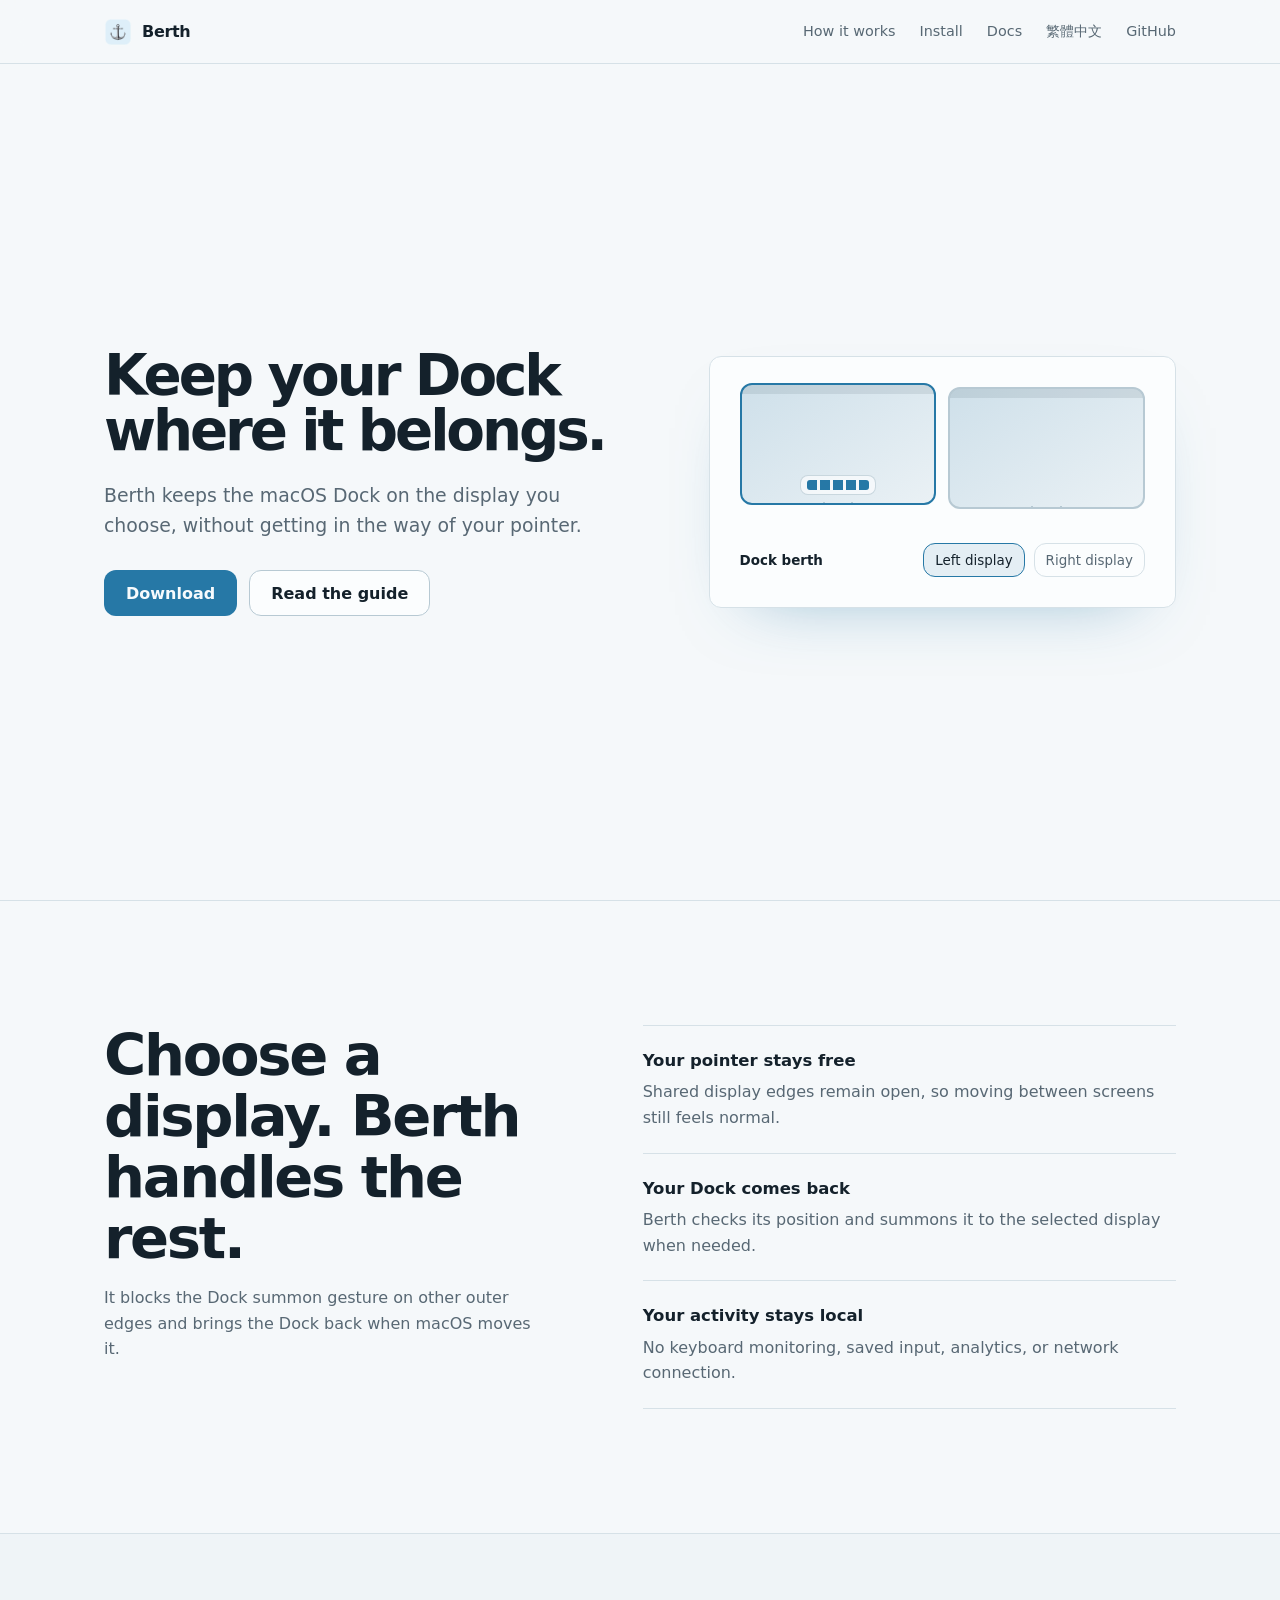
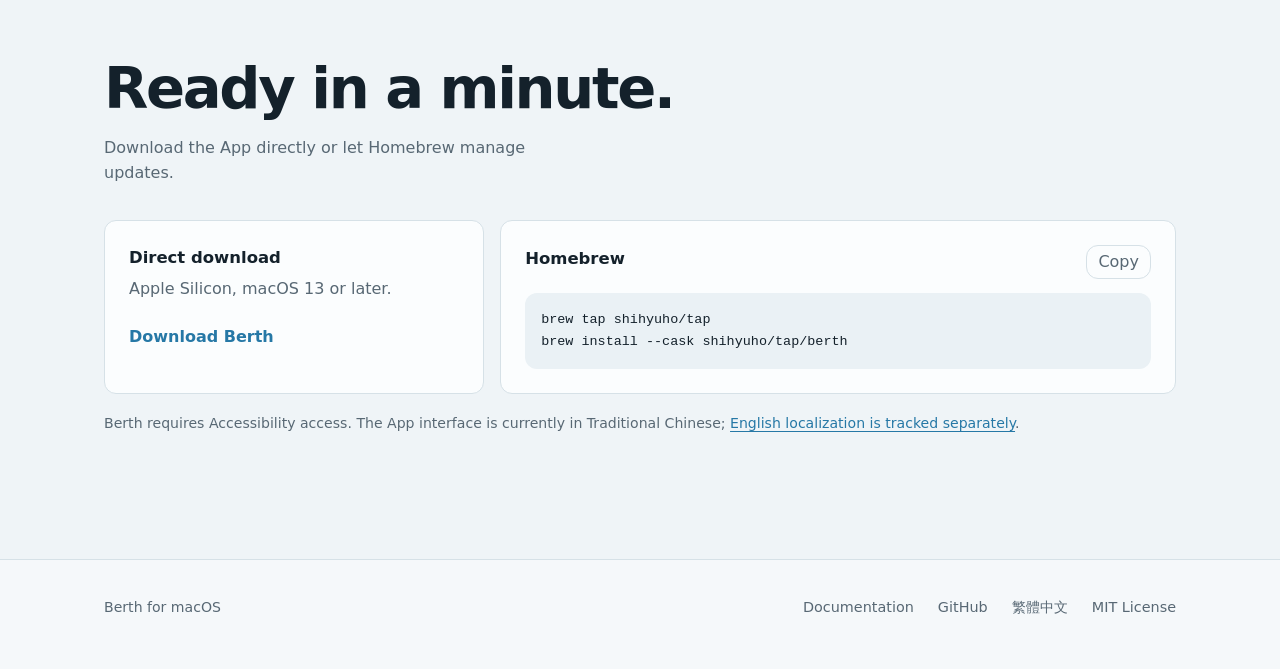
==== site/index.html @ fc45c347 "docs(site): add bilingual landing page and guides" ====
<!doctype html>
<html lang="en">
<head>
  <meta charset="utf-8" />
  <meta name="viewport" content="width=device-width, initial-scale=1" />
  <title>Berth - Keep your Dock where it belongs</title>
  <meta name="description" content="Berth keeps the macOS Dock on the display you choose." />
  <meta name="theme-color" content="#f5f8fa" media="(prefers-color-scheme: light)" />
  <meta name="theme-color" content="#0c1217" media="(prefers-color-scheme: dark)" />
  <link rel="canonical" href="https://shihyuho.github.io/berth/" />
  <link rel="alternate" hreflang="en" href="https://shihyuho.github.io/berth/" />
  <link rel="alternate" hreflang="zh-Hant" href="https://shihyuho.github.io/berth/zh-TW/" />
  <link rel="alternate" hreflang="x-default" href="https://shihyuho.github.io/berth/" />
  <meta property="og:title" content="Berth" />
  <meta property="og:description" content="Keep your macOS Dock on the display you choose." />
  <meta property="og:type" content="website" />
  <meta property="og:url" content="https://shihyuho.github.io/berth/" />
  <link rel="icon" href="assets/app-icon.png" type="image/png" />
  <link rel="stylesheet" href="styles.css" />
  <script>document.documentElement.classList.add("js");</script>
  <script src="app.js" defer></script>
</head>
<body>
  <header class="nav">
    <div class="wrap nav-inner">
      <a class="brand" href="#top" aria-label="Berth home"><img class="brand-icon" src="assets/app-icon.png" alt="" /><span>Berth</span></a>
      <nav class="nav-links" aria-label="Primary navigation">
        <a class="section-link" href="#how">How it works</a>
        <a class="section-link" href="#install">Install</a>
        <a href="https://github.com/shihyuho/berth/blob/main/docs/README.md">Docs</a>
        <a href="zh-TW/" lang="zh-Hant">繁體中文</a>
        <a href="https://github.com/shihyuho/berth">GitHub</a>
      </nav>
    </div>
  </header>

  <main id="top">
    <section class="hero">
      <div class="wrap hero-grid">
        <div class="hero-copy">
          <h1>Keep your Dock where it belongs.</h1>
          <p>Berth keeps the macOS Dock on the display you choose, without getting in the way of your pointer.</p>
          <div class="actions">
            <a class="button primary" href="https://github.com/shihyuho/berth/releases/latest/download/Berth-arm64.zip">Download</a>
            <a class="button secondary" href="https://github.com/shihyuho/berth/blob/main/docs/getting-started.md">Read the guide</a>
          </div>
        </div>

        <div class="berth-demo" data-demo aria-label="Choose the display where the Dock should stay">
          <div class="display-stage" aria-live="polite">
            <div class="display selected" data-display="left">
              <div class="display-bar"></div>
              <div class="dock" aria-hidden="true"></div>
            </div>
            <div class="display" data-display="right">
              <div class="display-bar"></div>
              <div class="dock" aria-hidden="true"></div>
            </div>
          </div>
          <div class="display-controls" aria-label="Dock berth">
            <span>Dock berth</span>
            <button type="button" data-select="left" aria-pressed="true">Left display</button>
            <button type="button" data-select="right" aria-pressed="false">Right display</button>
          </div>
        </div>
      </div>
    </section>

    <section class="section" id="how">
      <div class="wrap how-grid">
        <div class="section-copy">
          <h2>Choose a display. Berth handles the rest.</h2>
          <p>It blocks the Dock summon gesture on other outer edges and brings the Dock back when macOS moves it.</p>
        </div>
        <div class="principles">
          <article><h3>Your pointer stays free</h3><p>Shared display edges remain open, so moving between screens still feels normal.</p></article>
          <article><h3>Your Dock comes back</h3><p>Berth checks its position and summons it to the selected display when needed.</p></article>
          <article><h3>Your activity stays local</h3><p>No keyboard monitoring, saved input, analytics, or network connection.</p></article>
        </div>
      </div>
    </section>

    <section class="section install" id="install">
      <div class="wrap">
        <div class="install-head">
          <h2>Ready in a minute.</h2>
          <p>Download the App directly or let Homebrew manage updates.</p>
        </div>
        <div class="install-grid">
          <div class="download-block">
            <h3>Direct download</h3>
            <p>Apple Silicon, macOS 13 or later.</p>
            <a class="text-link" href="https://github.com/shihyuho/berth/releases/latest/download/Berth-arm64.zip">Download Berth</a>
          </div>
          <div class="command-block">
            <div class="command-head"><h3>Homebrew</h3><button class="copy" type="button" data-copy data-copied="Copied">Copy</button></div>
            <pre><code>brew tap shihyuho/tap
brew install --cask shihyuho/tap/berth</code></pre>
          </div>
        </div>
        <p class="install-note">Berth requires Accessibility access. The App interface is currently in Traditional Chinese; <a href="https://github.com/shihyuho/berth/issues/6">English localization is tracked separately</a>.</p>
      </div>
    </section>
  </main>

  <footer class="footer">
    <div class="wrap footer-inner">
      <span>Berth for macOS</span>
      <nav aria-label="Footer">
        <a href="https://github.com/shihyuho/berth/blob/main/docs/README.md">Documentation</a>
        <a href="https://github.com/shihyuho/berth">GitHub</a>
        <a href="zh-TW/" lang="zh-Hant">繁體中文</a>
        <a href="https://github.com/shihyuho/berth/blob/main/LICENSE">MIT License</a>
      </nav>
    </div>
  </footer>
</body>
</html>
---- site/styles.css ----
/* Berth landing page. One sea-blue accent, one 12px radius system, and a
   page-level light/dark theme. Motion only communicates entry and selection. */
:root {
  color-scheme: light dark;
  --font: ui-sans-serif, system-ui, -apple-system, BlinkMacSystemFont, "SF Pro Text", "Segoe UI", "Noto Sans TC", "PingFang TC", sans-serif;
  --mono: ui-monospace, "SF Mono", Menlo, Consolas, monospace;
  --bg: #f5f8fa;
  --surface: #fbfdfe;
  --surface-2: #eaf1f5;
  --text: #14212b;
  --soft: #586874;
  --faint: #7b8b96;
  --border: #d6e1e7;
  --border-strong: #b7c9d3;
  --accent: #2678a6;
  --accent-hover: #1e658e;
  --accent-ink: #f7fbfd;
  --radius: 12px;
  --max: 1120px;
  --ease: cubic-bezier(0.16, 1, 0.3, 1);
}

@media (prefers-color-scheme: dark) {
  :root {
    --bg: #0c1217;
    --surface: #121b22;
    --surface-2: #18252e;
    --text: #edf5f8;
    --soft: #a8bac4;
    --faint: #7f949f;
    --border: #24343e;
    --border-strong: #38505e;
    --accent: #68b8df;
    --accent-hover: #83cae9;
    --accent-ink: #0b1820;
  }
}

*, *::before, *::after { box-sizing: border-box; }

html { scroll-behavior: smooth; }

body {
  margin: 0;
  background: var(--bg);
  color: var(--text);
  font-family: var(--font);
  line-height: 1.6;
  -webkit-font-smoothing: antialiased;
  text-rendering: optimizeLegibility;
}

a { color: inherit; text-decoration: none; }
button { font: inherit; }

:focus-visible {
  outline: 3px solid color-mix(in srgb, var(--accent) 60%, transparent);
  outline-offset: 3px;
}

.wrap {
  width: 100%;
  max-width: var(--max);
  margin: 0 auto;
  padding-inline: 24px;
}

.nav {
  position: sticky;
  top: 0;
  z-index: 10;
  height: 64px;
  display: flex;
  align-items: center;
  border-bottom: 1px solid var(--border);
  background: color-mix(in srgb, var(--bg) 86%, transparent);
  backdrop-filter: blur(14px) saturate(150%);
  -webkit-backdrop-filter: blur(14px) saturate(150%);
}

.nav-inner,
.footer-inner {
  display: flex;
  align-items: center;
  justify-content: space-between;
  gap: 24px;
}

.brand {
  display: inline-flex;
  align-items: center;
  gap: 10px;
  font-weight: 720;
  letter-spacing: -0.02em;
}

.brand-icon {
  width: 28px;
  height: 28px;
  border-radius: 8px;
}

.nav-links,
.footer nav {
  display: flex;
  align-items: center;
  gap: 24px;
  color: var(--soft);
  font-size: 0.9rem;
}

.nav-links a,
.footer a,
.install-note a {
  transition: color 180ms var(--ease);
}

.nav-links a:hover,
.footer a:hover,
.install-note a:hover { color: var(--accent); }

.hero {
  min-height: calc(100dvh - 64px);
  display: flex;
  align-items: center;
  padding-block: clamp(56px, 8vw, 92px);
}

.hero-grid {
  display: grid;
  grid-template-columns: minmax(0, 1.05fr) minmax(440px, 0.95fr);
  gap: clamp(48px, 7vw, 88px);
  align-items: center;
}

.hero-copy { max-width: 580px; }

.hero h1 {
  margin: 0 0 22px;
  max-width: 18ch;
  font-size: clamp(3rem, 4.4vw, 3.8rem);
  font-weight: 760;
  letter-spacing: -0.055em;
  line-height: 0.98;
}

.hero-copy > p {
  max-width: 40ch;
  margin: 0 0 30px;
  color: var(--soft);
  font-size: clamp(1.02rem, 1.5vw, 1.18rem);
}

.actions { display: flex; flex-wrap: wrap; gap: 12px; }

.button {
  min-height: 46px;
  display: inline-flex;
  align-items: center;
  justify-content: center;
  padding: 0 21px;
  border: 1px solid transparent;
  border-radius: var(--radius);
  font-weight: 680;
  white-space: nowrap;
  transition: transform 120ms var(--ease), background 180ms var(--ease), border-color 180ms var(--ease);
}

.button:active { transform: translateY(1px); }
.button.primary { background: var(--accent); color: var(--accent-ink); }
.button.primary:hover { background: var(--accent-hover); }
.button.secondary { background: var(--surface); border-color: var(--border-strong); }
.button.secondary:hover { border-color: var(--accent); }

.berth-demo {
  padding: clamp(20px, 3vw, 30px);
  border: 1px solid var(--border);
  border-radius: var(--radius);
  background: var(--surface);
  box-shadow: 0 28px 70px -44px color-mix(in srgb, var(--accent) 55%, transparent);
}

.display-stage {
  display: grid;
  grid-template-columns: repeat(2, minmax(0, 1fr));
  gap: 12px;
  align-items: end;
}

.display {
  position: relative;
  aspect-ratio: 16 / 10;
  overflow: hidden;
  border: 2px solid var(--border-strong);
  border-radius: var(--radius);
  background:
    linear-gradient(145deg, color-mix(in srgb, var(--accent) 14%, var(--surface-2)), var(--surface-2));
  transition: border-color 240ms var(--ease), transform 240ms var(--ease);
}

.display::after {
  content: "";
  position: absolute;
  left: 42%;
  bottom: -17px;
  width: 16%;
  height: 18px;
  border: 2px solid var(--border-strong);
  border-top: 0;
}

.display.selected {
  border-color: var(--accent);
  transform: translateY(-4px);
}

.display-bar {
  height: 9px;
  background: color-mix(in srgb, var(--text) 9%, transparent);
}

.dock {
  position: absolute;
  left: 50%;
  bottom: 8px;
  display: flex;
  gap: 4px;
  padding: 4px 6px;
  border: 1px solid color-mix(in srgb, var(--border-strong) 70%, transparent);
  border-radius: 8px;
  background: color-mix(in srgb, var(--surface) 72%, transparent);
  opacity: 0;
  transform: translate(-50%, 10px) scale(0.92);
  transition: opacity 260ms var(--ease), transform 260ms var(--ease);
}

.selected .dock { opacity: 1; transform: translate(-50%, 0) scale(1); }
.dock::before {
  content: "";
  width: 62px;
  height: 10px;
  border-radius: 3px;
  background: repeating-linear-gradient(90deg, var(--accent) 0 10px, transparent 10px 13px);
}

.display-controls {
  display: flex;
  align-items: center;
  gap: 9px;
  margin-top: 34px;
  color: var(--soft);
  font-size: 0.84rem;
}

.display-controls span { margin-right: auto; font-weight: 680; color: var(--text); }

.display-controls button,
.copy {
  min-height: 34px;
  padding: 0 11px;
  border: 1px solid var(--border);
  border-radius: var(--radius);
  background: transparent;
  color: var(--soft);
  cursor: pointer;
  transition: color 180ms var(--ease), border-color 180ms var(--ease), background 180ms var(--ease);
}

.display-controls button[aria-pressed="true"] {
  border-color: var(--accent);
  background: color-mix(in srgb, var(--accent) 11%, transparent);
  color: var(--text);
}

.section { padding-block: clamp(76px, 10vw, 124px); border-top: 1px solid var(--border); }
.how-grid { display: grid; grid-template-columns: minmax(0, 0.9fr) minmax(420px, 1.1fr); gap: clamp(52px, 8vw, 108px); }

.section h2 {
  margin: 0 0 16px;
  max-width: 15ch;
  font-size: clamp(2rem, 4.5vw, 3.8rem);
  line-height: 1.06;
  letter-spacing: -0.04em;
}

.section-copy > p,
.install-head > p { max-width: 48ch; margin: 0; color: var(--soft); }

.principles { border-top: 1px solid var(--border); }
.principles article { padding: 22px 0; border-bottom: 1px solid var(--border); }
.principles h3, .install h3 { margin: 0 0 5px; font-size: 1.03rem; }
.principles p, .install p { margin: 0; color: var(--soft); }

.install { background: color-mix(in srgb, var(--surface-2) 55%, var(--bg)); }
.install-head { margin-bottom: 34px; }
.install-grid { display: grid; grid-template-columns: 0.72fr 1.28fr; gap: 16px; }

.download-block,
.command-block {
  padding: 24px;
  border: 1px solid var(--border);
  border-radius: var(--radius);
  background: var(--surface);
}

.text-link {
  display: inline-block;
  margin-top: 22px;
  color: var(--accent);
  font-weight: 720;
}

.text-link:hover { color: var(--accent-hover); }
.command-head { display: flex; align-items: center; justify-content: space-between; gap: 12px; margin-bottom: 14px; }
.copy:hover { color: var(--text); border-color: var(--accent); }

pre {
  margin: 0;
  overflow-x: auto;
  padding: 16px;
  border-radius: var(--radius);
  background: var(--surface-2);
  color: var(--text);
  font: 0.84rem/1.65 var(--mono);
}

.install-note { margin-top: 18px !important; font-size: 0.88rem; }
.install-note a { color: var(--accent); text-decoration: underline; text-underline-offset: 3px; }

.footer { padding-block: 36px 50px; border-top: 1px solid var(--border); color: var(--soft); font-size: 0.88rem; }

@media (prefers-reduced-motion: no-preference) {
  .js .hero-copy { animation: rise 640ms var(--ease) both; }
  .js .berth-demo { animation: rise 640ms 90ms var(--ease) both; }
  @keyframes rise { from { opacity: 0; transform: translateY(16px); } }
}

@media (prefers-reduced-motion: reduce) {
  html { scroll-behavior: auto; }
  *, *::before, *::after { scroll-behavior: auto !important; transition-duration: 0.01ms !important; animation-duration: 0.01ms !important; }
}

@media (max-width: 900px) {
  .hero { min-height: auto; }
  .hero-grid, .how-grid { grid-template-columns: 1fr; }
  .hero-grid { gap: 48px; }
  .hero h1 { max-width: 13ch; }
  .berth-demo { max-width: 680px; }
}

@media (max-width: 700px) {
  .wrap { padding-inline: 18px; }
  .section-link { display: none; }
  .nav-links { gap: 15px; font-size: 0.84rem; }
  .hero { padding-block: 52px 70px; }
  .hero h1 { font-size: clamp(2.65rem, 13vw, 4.4rem); }
  .display-stage { gap: 8px; }
  .display-controls { align-items: stretch; flex-wrap: wrap; }
  .display-controls span { width: 100%; }
  .display-controls button { flex: 1; }
  .install-grid { grid-template-columns: 1fr; }
  .footer-inner { align-items: flex-start; flex-direction: column; }
  .footer nav { flex-wrap: wrap; gap: 14px 20px; }
}

@media (max-width: 430px) {
  .nav-links a:nth-last-child(1) { display: none; }
  .brand { gap: 7px; }
  .brand-icon { width: 25px; height: 25px; }
  .hero-copy > p { max-width: 32ch; }
  .actions { align-items: stretch; flex-direction: column; }
  .button { width: 100%; }
  .berth-demo { padding: 15px; }
  .dock { bottom: 5px; padding: 3px 4px; }
  .dock::before { width: 38px; height: 6px; background-size: 8px 6px; }
}
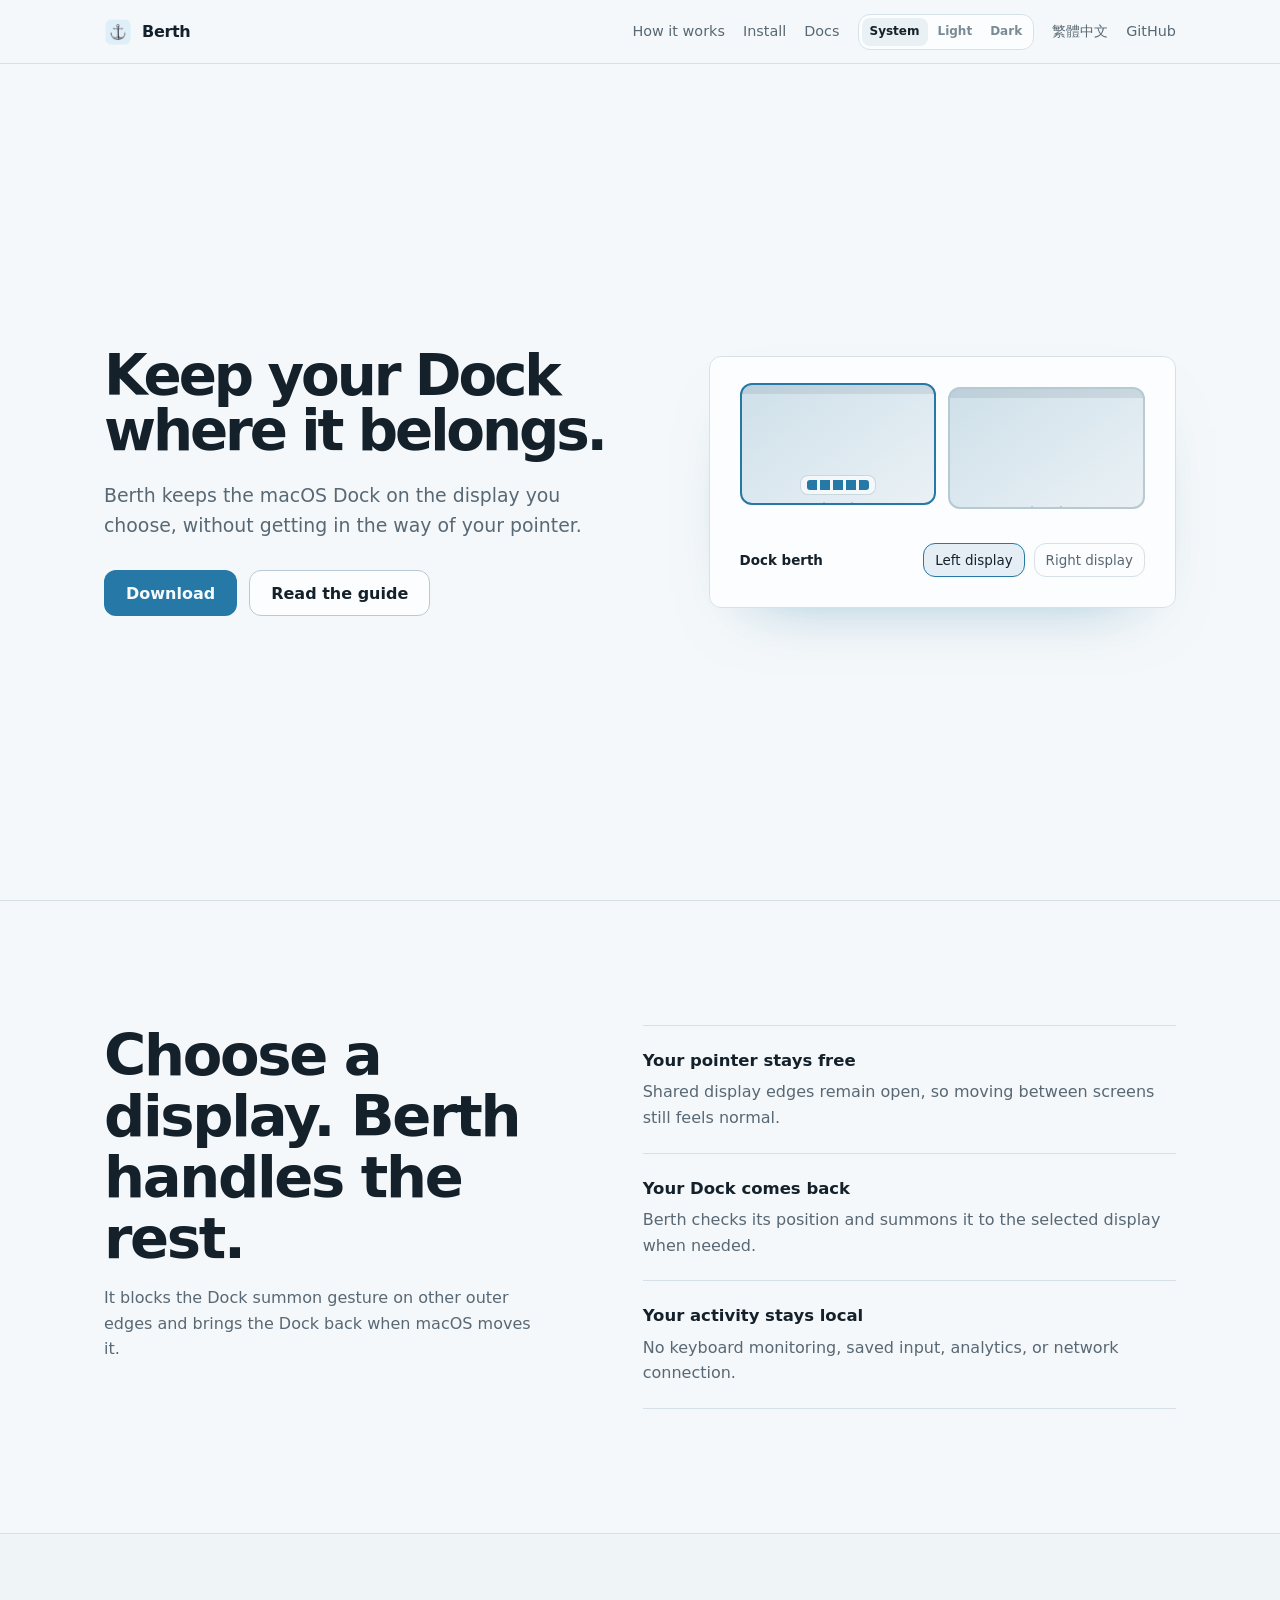
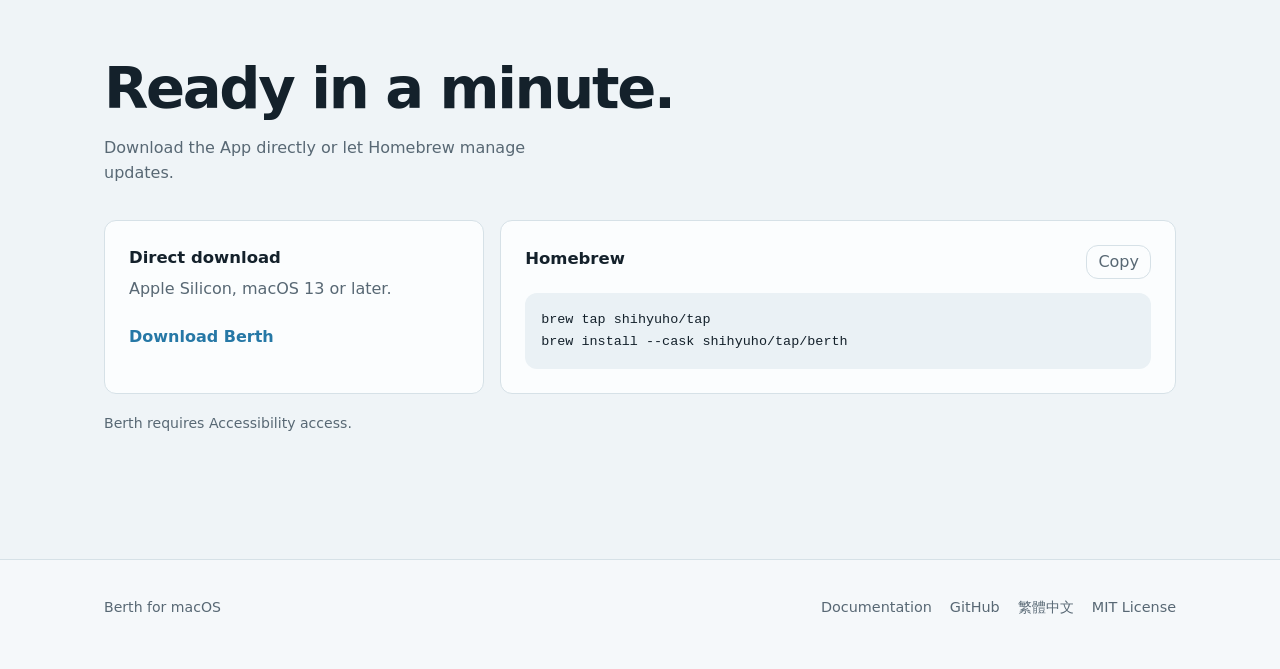
==== commit 0cd005f8: "docs(site): add theme display switcher" ====
--- a/site/index.html
+++ b/site/index.html
@@ -5,8 +5,7 @@
   <meta name="viewport" content="width=device-width, initial-scale=1" />
   <title>Berth - Keep your Dock where it belongs</title>
   <meta name="description" content="Berth keeps the macOS Dock on the display you choose." />
-  <meta name="theme-color" content="#f5f8fa" media="(prefers-color-scheme: light)" />
-  <meta name="theme-color" content="#0c1217" media="(prefers-color-scheme: dark)" />
+  <meta name="theme-color" content="#f5f8fa" />
   <link rel="canonical" href="https://shihyuho.github.io/berth/" />
   <link rel="alternate" hreflang="en" href="https://shihyuho.github.io/berth/" />
   <link rel="alternate" hreflang="zh-Hant" href="https://shihyuho.github.io/berth/zh-TW/" />
@@ -16,8 +15,20 @@
   <meta property="og:type" content="website" />
   <meta property="og:url" content="https://shihyuho.github.io/berth/" />
   <link rel="icon" href="assets/app-icon.png" type="image/png" />
+  <script>
+    document.documentElement.classList.add("js");
+    try {
+      var savedTheme = localStorage.getItem("berth-theme");
+      if (savedTheme === "light" || savedTheme === "dark") {
+        document.documentElement.setAttribute("data-theme", savedTheme);
+      }
+      var resolvedTheme = savedTheme === "light" || savedTheme === "dark"
+        ? savedTheme
+        : matchMedia("(prefers-color-scheme: dark)").matches ? "dark" : "light";
+      document.querySelector('meta[name="theme-color"]').setAttribute("content", resolvedTheme === "dark" ? "#0c1217" : "#f5f8fa");
+    } catch (error) {}
+  </script>
   <link rel="stylesheet" href="styles.css" />
-  <script>document.documentElement.classList.add("js");</script>
   <script src="app.js" defer></script>
 </head>
 <body>
@@ -27,9 +38,14 @@
       <nav class="nav-links" aria-label="Primary navigation">
         <a class="section-link" href="#how">How it works</a>
         <a class="section-link" href="#install">Install</a>
-        <a href="https://github.com/shihyuho/berth/blob/main/docs/README.md">Docs</a>
+        <a class="nav-secondary" href="https://github.com/shihyuho/berth/blob/main/docs/README.md">Docs</a>
+        <div class="theme-switcher" role="group" aria-label="Color theme">
+          <button type="button" data-theme-option="system" aria-pressed="true">System</button>
+          <button type="button" data-theme-option="light" aria-pressed="false">Light</button>
+          <button type="button" data-theme-option="dark" aria-pressed="false">Dark</button>
+        </div>
         <a href="zh-TW/" lang="zh-Hant">繁體中文</a>
-        <a href="https://github.com/shihyuho/berth">GitHub</a>
+        <a class="nav-github" href="https://github.com/shihyuho/berth">GitHub</a>
       </nav>
     </div>
   </header>
@@ -98,7 +114,7 @@
 brew install --cask shihyuho/tap/berth</code></pre>
           </div>
         </div>
-        <p class="install-note">Berth requires Accessibility access. The App interface is currently in Traditional Chinese; <a href="https://github.com/shihyuho/berth/issues/6">English localization is tracked separately</a>.</p>
+        <p class="install-note">Berth requires Accessibility access.</p>
       </div>
     </section>
   </main>
--- a/site/styles.css
+++ b/site/styles.css
@@ -36,6 +36,36 @@
   }
 }
 
+:root[data-theme="light"] {
+  color-scheme: light;
+  --bg: #f5f8fa;
+  --surface: #fbfdfe;
+  --surface-2: #eaf1f5;
+  --text: #14212b;
+  --soft: #586874;
+  --faint: #7b8b96;
+  --border: #d6e1e7;
+  --border-strong: #b7c9d3;
+  --accent: #2678a6;
+  --accent-hover: #1e658e;
+  --accent-ink: #f7fbfd;
+}
+
+:root[data-theme="dark"] {
+  color-scheme: dark;
+  --bg: #0c1217;
+  --surface: #121b22;
+  --surface-2: #18252e;
+  --text: #edf5f8;
+  --soft: #a8bac4;
+  --faint: #7f949f;
+  --border: #24343e;
+  --border-strong: #38505e;
+  --accent: #68b8df;
+  --accent-hover: #83cae9;
+  --accent-ink: #0b1820;
+}
+
 *, *::before, *::after { box-sizing: border-box; }
 
 html { scroll-behavior: smooth; }
@@ -104,7 +134,7 @@
 .footer nav {
   display: flex;
   align-items: center;
-  gap: 24px;
+  gap: 18px;
   color: var(--soft);
   font-size: 0.9rem;
 }
@@ -118,6 +148,33 @@
 .nav-links a:hover,
 .footer a:hover,
 .install-note a:hover { color: var(--accent); }
+
+.theme-switcher {
+  display: inline-flex;
+  align-items: center;
+  gap: 2px;
+  padding: 3px;
+  border: 1px solid var(--border);
+  border-radius: var(--radius);
+  background: var(--surface);
+}
+
+.theme-switcher button {
+  min-height: 28px;
+  padding: 0 8px;
+  border: 0;
+  border-radius: 8px;
+  background: transparent;
+  color: var(--faint);
+  cursor: pointer;
+  font-size: 0.75rem;
+  font-weight: 650;
+  transition: color 180ms var(--ease), background 180ms var(--ease), transform 100ms var(--ease);
+}
+
+.theme-switcher button:hover { color: var(--text); }
+.theme-switcher button:active { transform: translateY(1px); }
+.theme-switcher button[aria-pressed="true"] { background: var(--surface-2); color: var(--text); }
 
 .hero {
   min-height: calc(100dvh - 64px);
@@ -350,8 +407,8 @@
 
 @media (max-width: 700px) {
   .wrap { padding-inline: 18px; }
-  .section-link { display: none; }
-  .nav-links { gap: 15px; font-size: 0.84rem; }
+  .section-link, .nav-secondary, .nav-github { display: none; }
+  .nav-links { gap: 12px; font-size: 0.84rem; }
   .hero { padding-block: 52px 70px; }
   .hero h1 { font-size: clamp(2.65rem, 13vw, 4.4rem); }
   .display-stage { gap: 8px; }
@@ -364,9 +421,9 @@
 }
 
 @media (max-width: 430px) {
-  .nav-links a:nth-last-child(1) { display: none; }
   .brand { gap: 7px; }
   .brand-icon { width: 25px; height: 25px; }
+  .theme-switcher button { padding-inline: 6px; font-size: 0.7rem; }
   .hero-copy > p { max-width: 32ch; }
   .actions { align-items: stretch; flex-direction: column; }
   .button { width: 100%; }
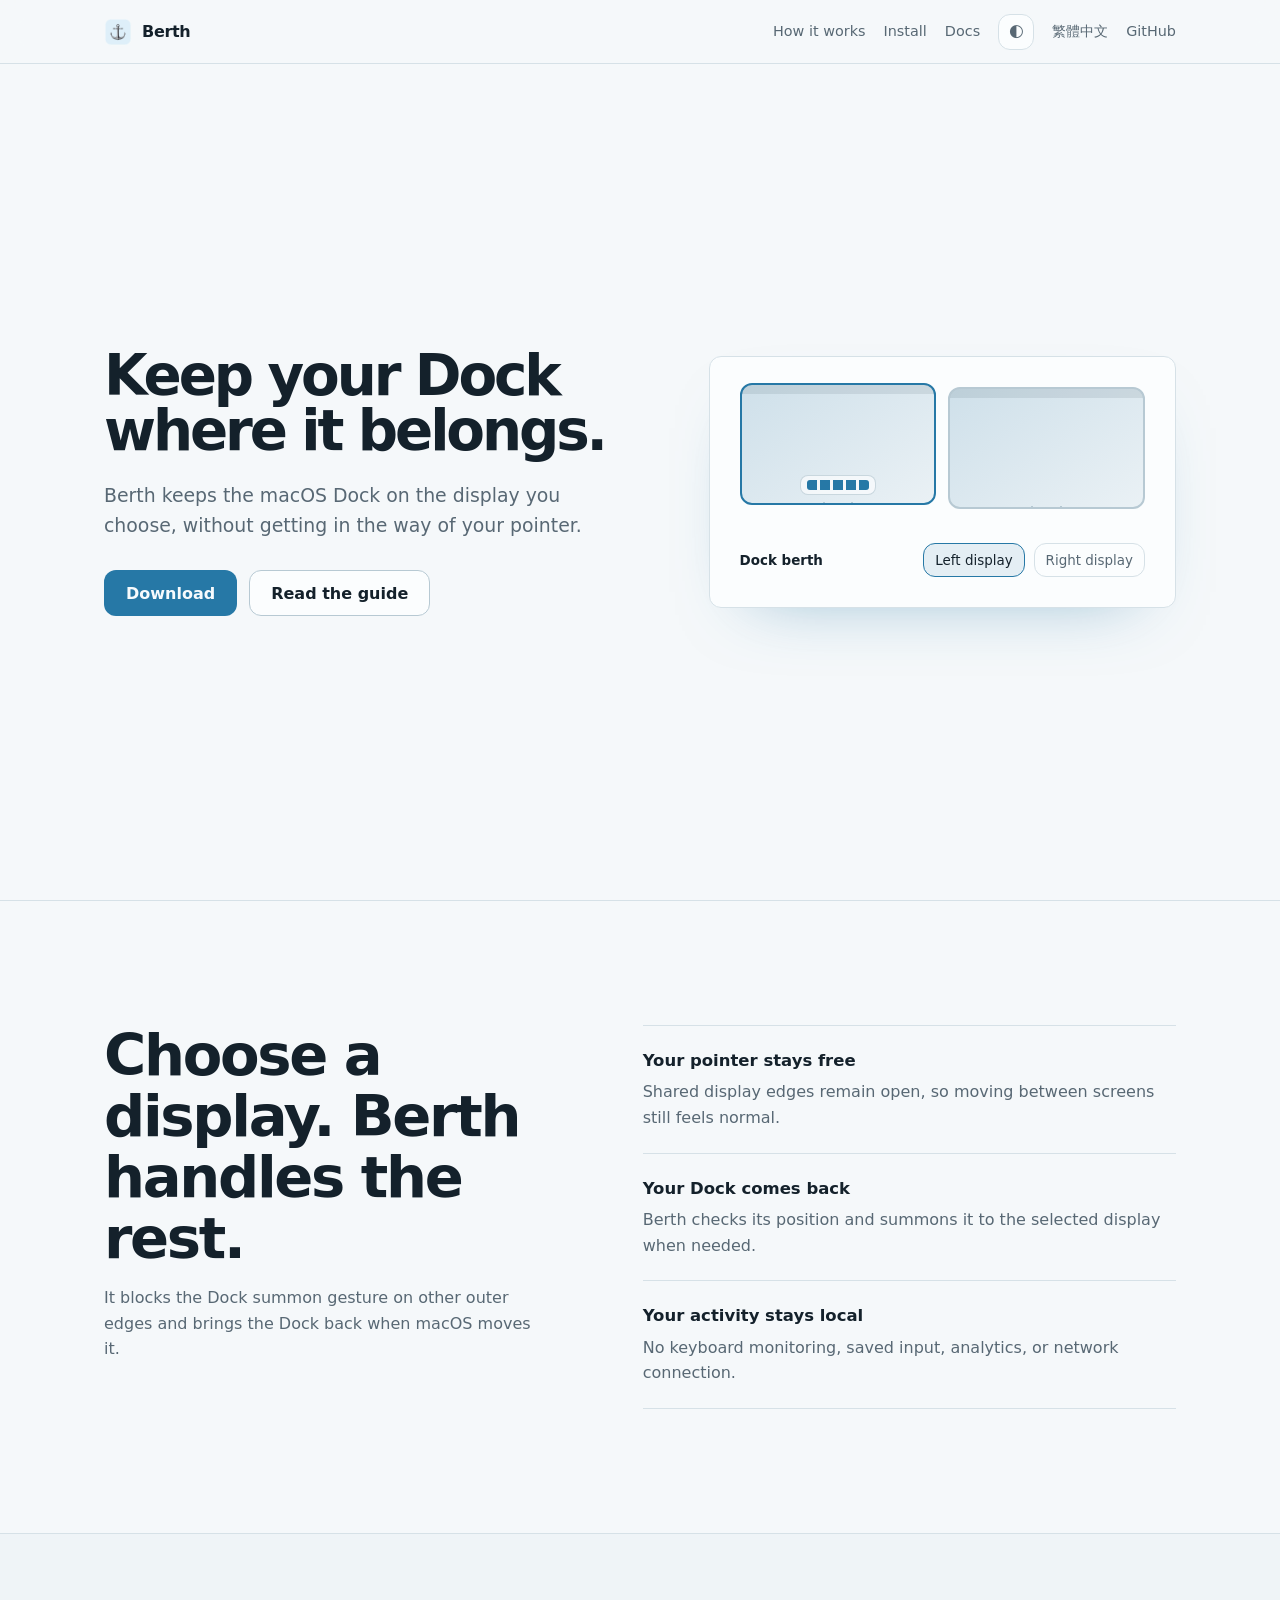
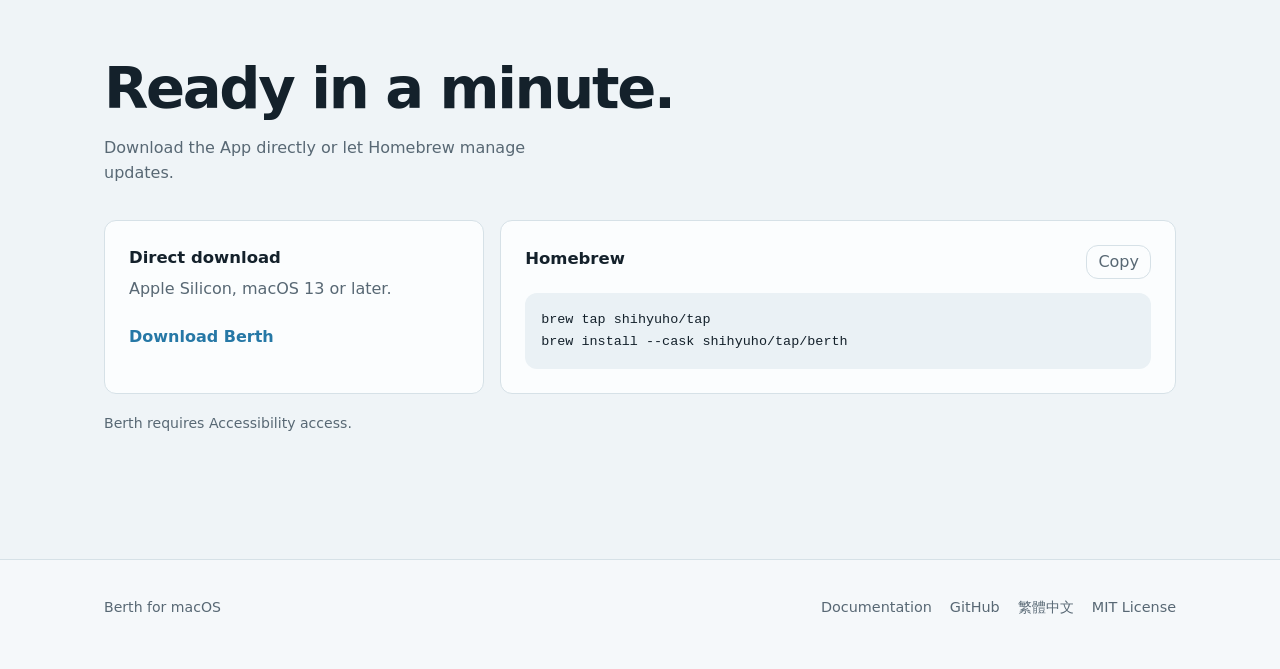
==== commit 27e11d83: "docs(site): simplify theme control for tablets" ====
--- a/site/index.html
+++ b/site/index.html
@@ -39,11 +39,7 @@
         <a class="section-link" href="#how">How it works</a>
         <a class="section-link" href="#install">Install</a>
         <a class="nav-secondary" href="https://github.com/shihyuho/berth/blob/main/docs/README.md">Docs</a>
-        <div class="theme-switcher" role="group" aria-label="Color theme">
-          <button type="button" data-theme-option="system" aria-pressed="true">System</button>
-          <button type="button" data-theme-option="light" aria-pressed="false">Light</button>
-          <button type="button" data-theme-option="dark" aria-pressed="false">Dark</button>
-        </div>
+        <button class="theme-toggle" type="button" data-theme-toggle data-label-system="System" data-label-light="Light" data-label-dark="Dark" data-label-prefix="Theme" data-label-next="Next" aria-label="Theme: System. Next: Light.">◐</button>
         <a href="zh-TW/" lang="zh-Hant">繁體中文</a>
         <a class="nav-github" href="https://github.com/shihyuho/berth">GitHub</a>
       </nav>
--- a/site/styles.css
+++ b/site/styles.css
@@ -149,32 +149,25 @@
 .footer a:hover,
 .install-note a:hover { color: var(--accent); }
 
-.theme-switcher {
-  display: inline-flex;
-  align-items: center;
-  gap: 2px;
-  padding: 3px;
+.theme-toggle {
+  width: 36px;
+  height: 36px;
+  display: inline-grid;
+  place-items: center;
+  padding: 0;
   border: 1px solid var(--border);
   border-radius: var(--radius);
   background: var(--surface);
-}
-
-.theme-switcher button {
-  min-height: 28px;
-  padding: 0 8px;
-  border: 0;
-  border-radius: 8px;
-  background: transparent;
-  color: var(--faint);
+  color: var(--soft);
   cursor: pointer;
-  font-size: 0.75rem;
-  font-weight: 650;
-  transition: color 180ms var(--ease), background 180ms var(--ease), transform 100ms var(--ease);
-}
-
-.theme-switcher button:hover { color: var(--text); }
-.theme-switcher button:active { transform: translateY(1px); }
-.theme-switcher button[aria-pressed="true"] { background: var(--surface-2); color: var(--text); }
+  font-family: Arial, sans-serif;
+  font-size: 1.05rem;
+  line-height: 1;
+  transition: color 180ms var(--ease), border-color 180ms var(--ease), background 180ms var(--ease), transform 100ms var(--ease);
+}
+
+.theme-toggle:hover { color: var(--text); border-color: var(--border-strong); }
+.theme-toggle:active { transform: translateY(1px); }
 
 .hero {
   min-height: calc(100dvh - 64px);
@@ -403,11 +396,12 @@
   .hero-grid { gap: 48px; }
   .hero h1 { max-width: 13ch; }
   .berth-demo { max-width: 680px; }
+  .section-link, .nav-secondary, .nav-github { display: none; }
+  .nav-links { gap: 12px; }
 }
 
 @media (max-width: 700px) {
   .wrap { padding-inline: 18px; }
-  .section-link, .nav-secondary, .nav-github { display: none; }
   .nav-links { gap: 12px; font-size: 0.84rem; }
   .hero { padding-block: 52px 70px; }
   .hero h1 { font-size: clamp(2.65rem, 13vw, 4.4rem); }
@@ -423,7 +417,7 @@
 @media (max-width: 430px) {
   .brand { gap: 7px; }
   .brand-icon { width: 25px; height: 25px; }
-  .theme-switcher button { padding-inline: 6px; font-size: 0.7rem; }
+  .theme-toggle { width: 34px; height: 34px; }
   .hero-copy > p { max-width: 32ch; }
   .actions { align-items: stretch; flex-direction: column; }
   .button { width: 100%; }
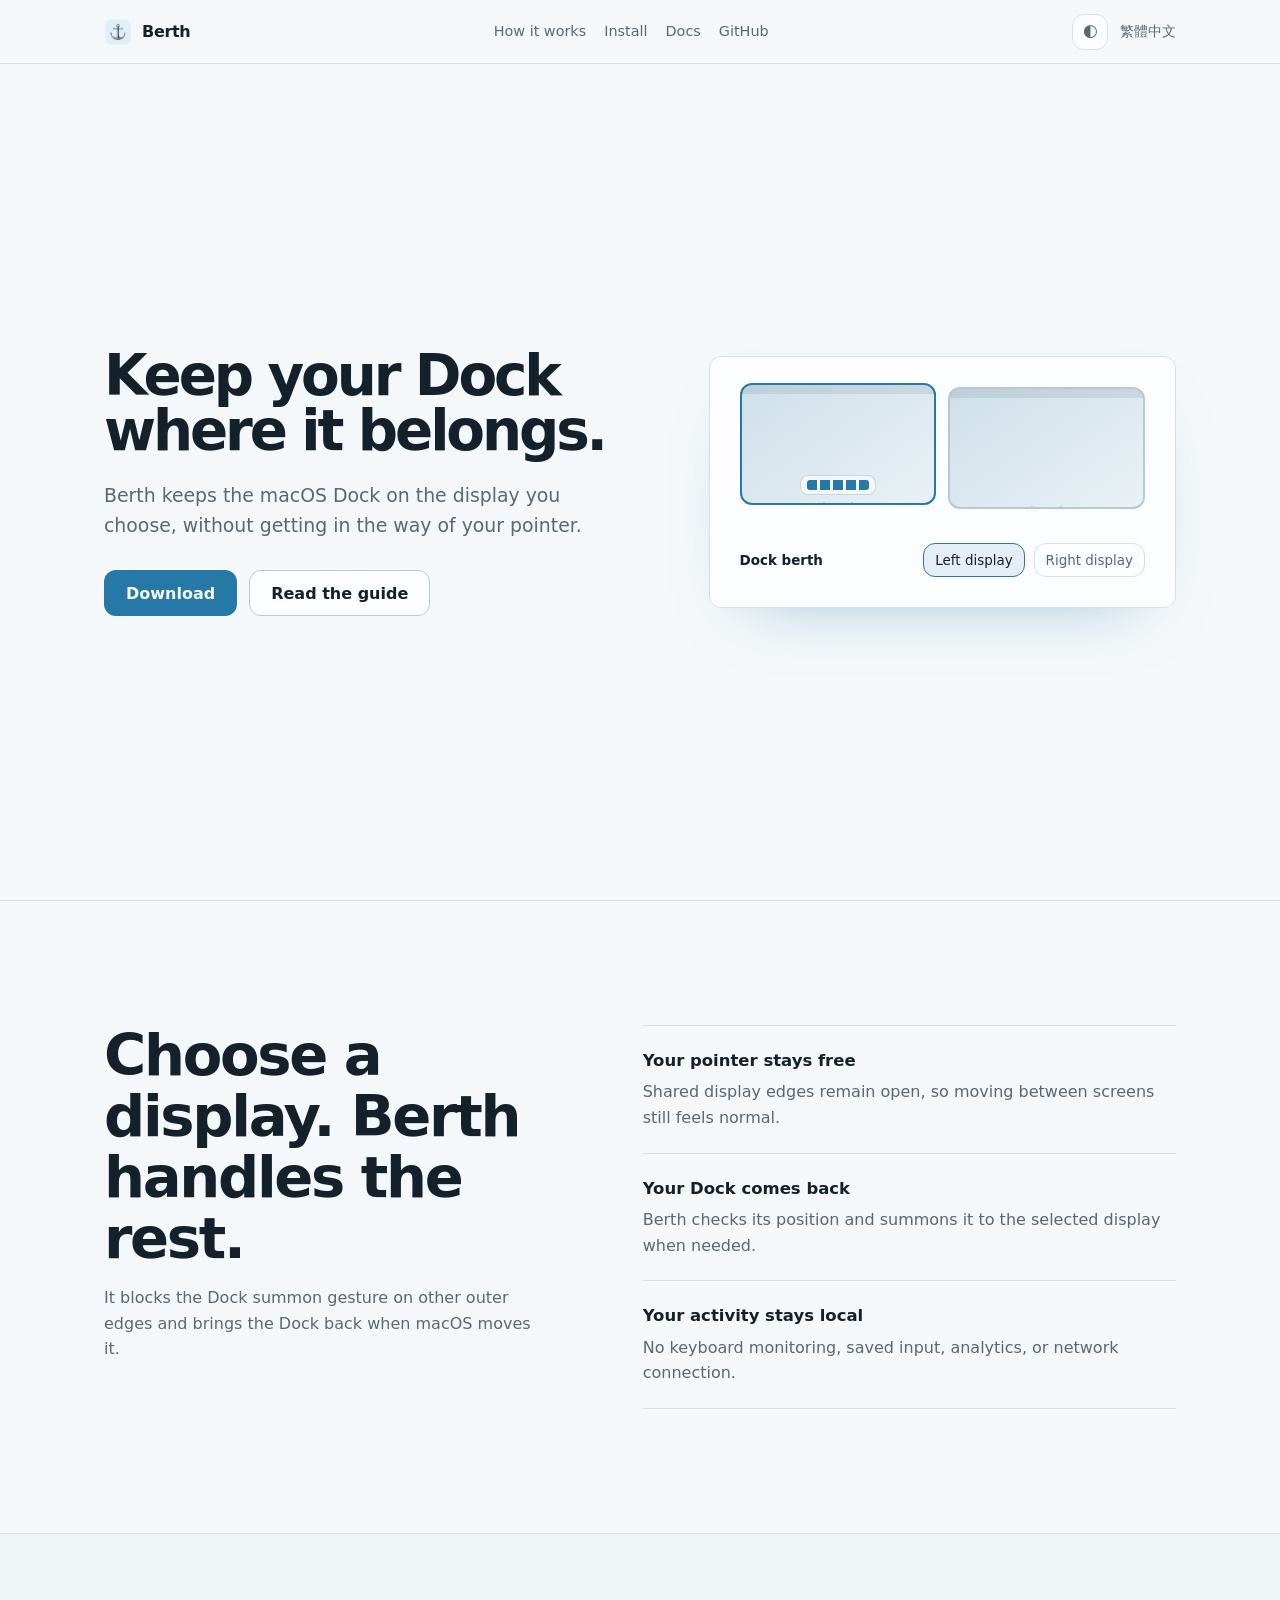
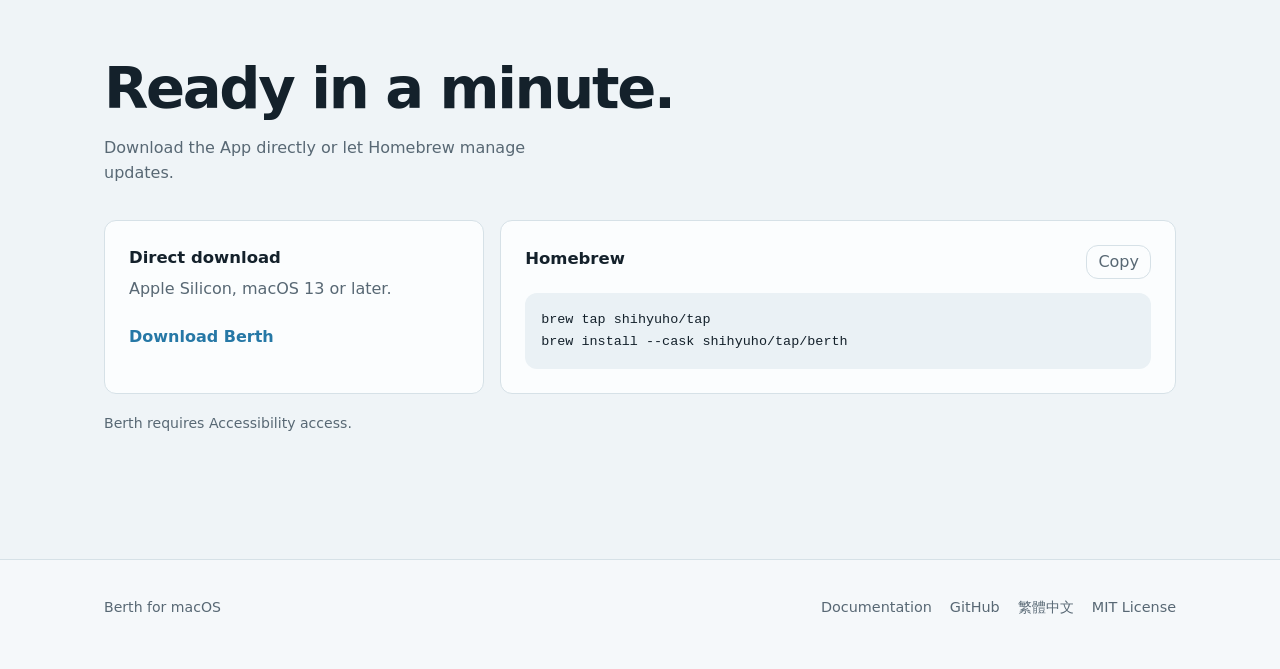
==== commit 9d0ec127: "docs(site): prevent stale theme script caching" ====
--- a/site/index.html
+++ b/site/index.html
@@ -28,8 +28,8 @@
       document.querySelector('meta[name="theme-color"]').setAttribute("content", resolvedTheme === "dark" ? "#0c1217" : "#f5f8fa");
     } catch (error) {}
   </script>
-  <link rel="stylesheet" href="styles.css" />
-  <script src="app.js" defer></script>
+  <link rel="stylesheet" href="styles.css?v=3" />
+  <script src="app.js?v=3" defer></script>
 </head>
 <body>
   <header class="nav">
@@ -39,10 +39,12 @@
         <a class="section-link" href="#how">How it works</a>
         <a class="section-link" href="#install">Install</a>
         <a class="nav-secondary" href="https://github.com/shihyuho/berth/blob/main/docs/README.md">Docs</a>
+        <a class="nav-github" href="https://github.com/shihyuho/berth">GitHub</a>
+      </nav>
+      <div class="nav-right">
         <button class="theme-toggle" type="button" data-theme-toggle data-label-system="System" data-label-light="Light" data-label-dark="Dark" data-label-prefix="Theme" data-label-next="Next" aria-label="Theme: System. Next: Light.">◐</button>
         <a href="zh-TW/" lang="zh-Hant">繁體中文</a>
-        <a class="nav-github" href="https://github.com/shihyuho/berth">GitHub</a>
-      </nav>
+      </div>
     </div>
   </header>
 
--- a/site/styles.css
+++ b/site/styles.css
@@ -139,13 +139,23 @@
   font-size: 0.9rem;
 }
 
+.nav-right {
+  display: flex;
+  align-items: center;
+  gap: 12px;
+  color: var(--soft);
+  font-size: 0.9rem;
+}
+
 .nav-links a,
+.nav-right a,
 .footer a,
 .install-note a {
   transition: color 180ms var(--ease);
 }
 
 .nav-links a:hover,
+.nav-right a:hover,
 .footer a:hover,
 .install-note a:hover { color: var(--accent); }
 
@@ -396,13 +406,12 @@
   .hero-grid { gap: 48px; }
   .hero h1 { max-width: 13ch; }
   .berth-demo { max-width: 680px; }
-  .section-link, .nav-secondary, .nav-github { display: none; }
-  .nav-links { gap: 12px; }
+  .nav-links { display: none; }
 }
 
 @media (max-width: 700px) {
   .wrap { padding-inline: 18px; }
-  .nav-links { gap: 12px; font-size: 0.84rem; }
+  .nav-right { gap: 12px; font-size: 0.84rem; }
   .hero { padding-block: 52px 70px; }
   .hero h1 { font-size: clamp(2.65rem, 13vw, 4.4rem); }
   .display-stage { gap: 8px; }
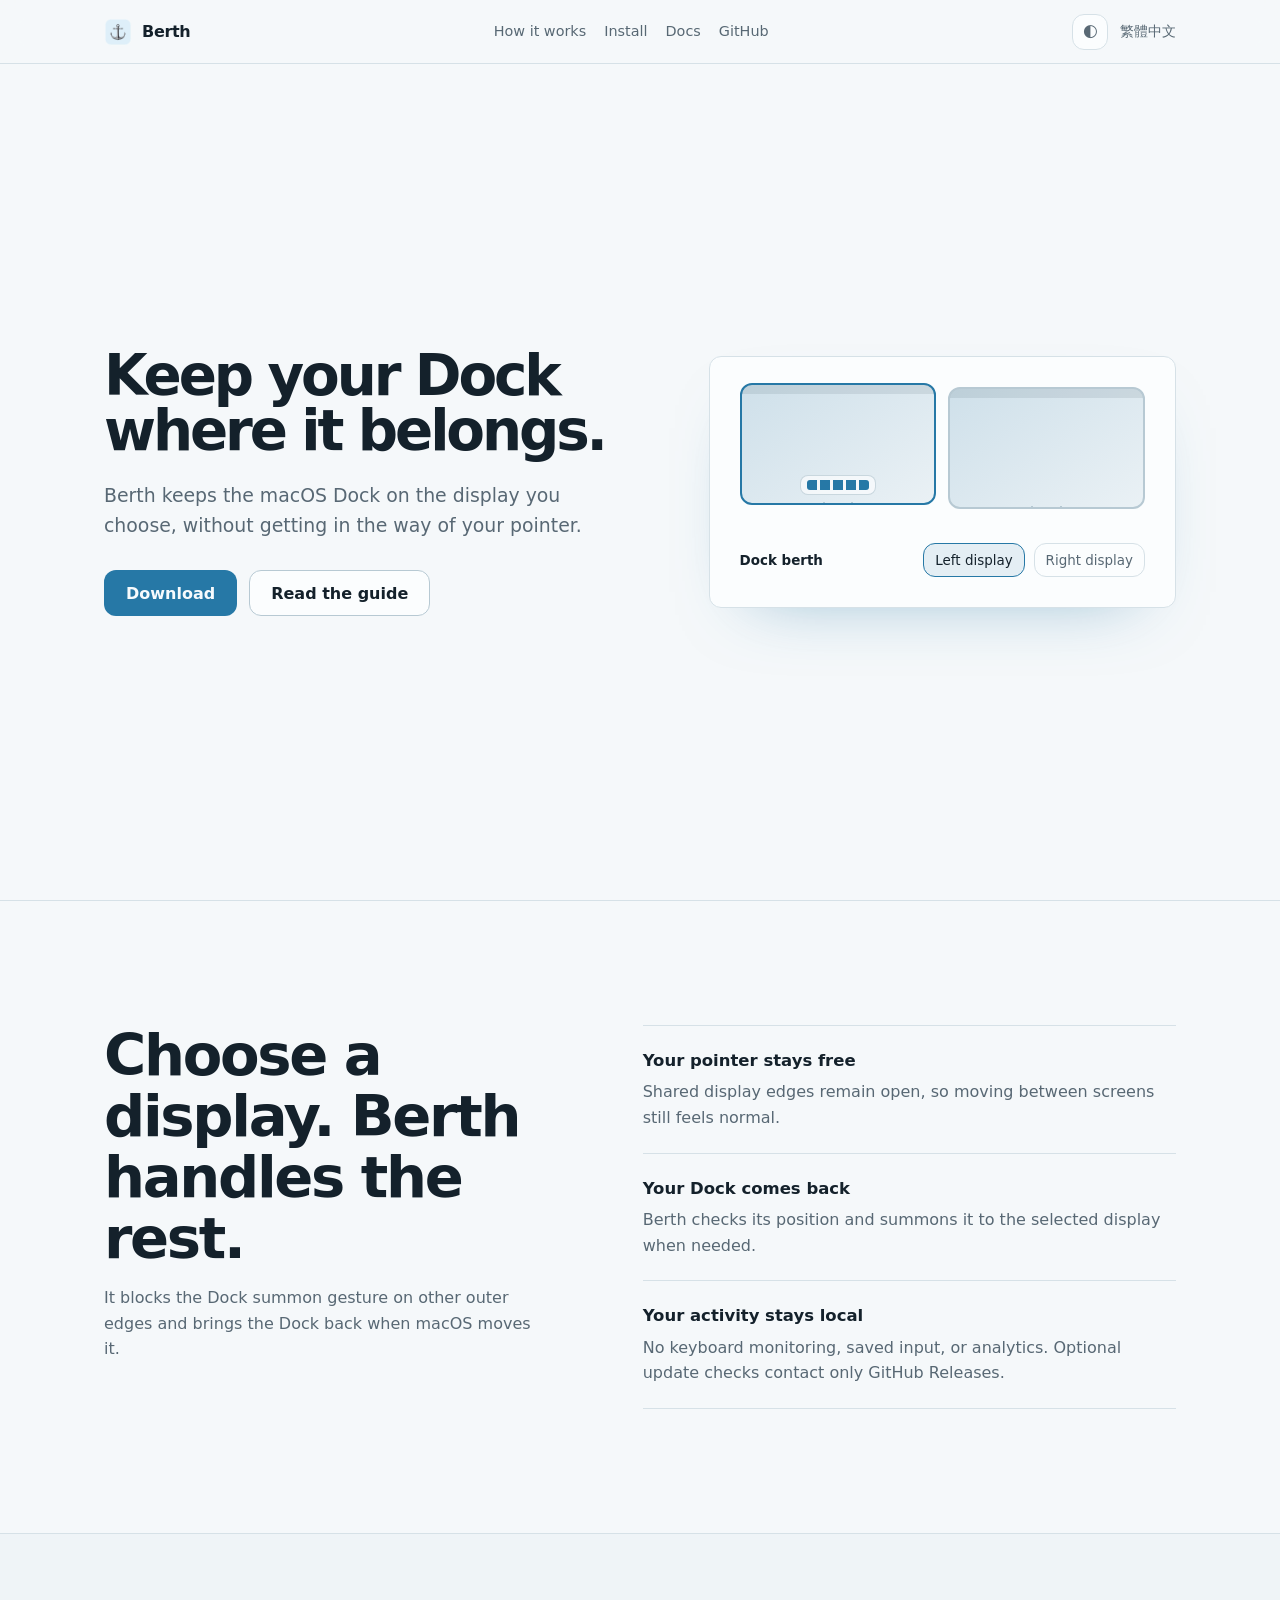
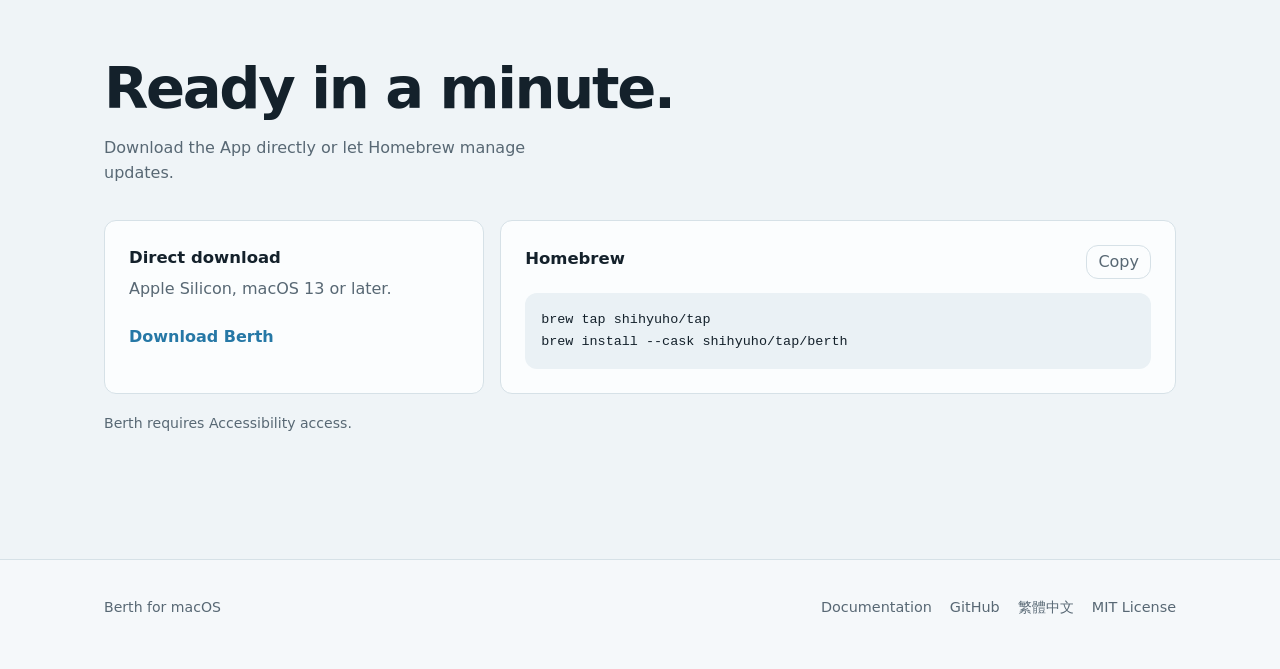
==== commit 5c91b2ac: "feat: add update checks and reminders (#16)" ====
--- a/site/index.html
+++ b/site/index.html
@@ -89,7 +89,7 @@
         <div class="principles">
           <article><h3>Your pointer stays free</h3><p>Shared display edges remain open, so moving between screens still feels normal.</p></article>
           <article><h3>Your Dock comes back</h3><p>Berth checks its position and summons it to the selected display when needed.</p></article>
-          <article><h3>Your activity stays local</h3><p>No keyboard monitoring, saved input, analytics, or network connection.</p></article>
+          <article><h3>Your activity stays local</h3><p>No keyboard monitoring, saved input, or analytics. Optional update checks contact only GitHub Releases.</p></article>
         </div>
       </div>
     </section>
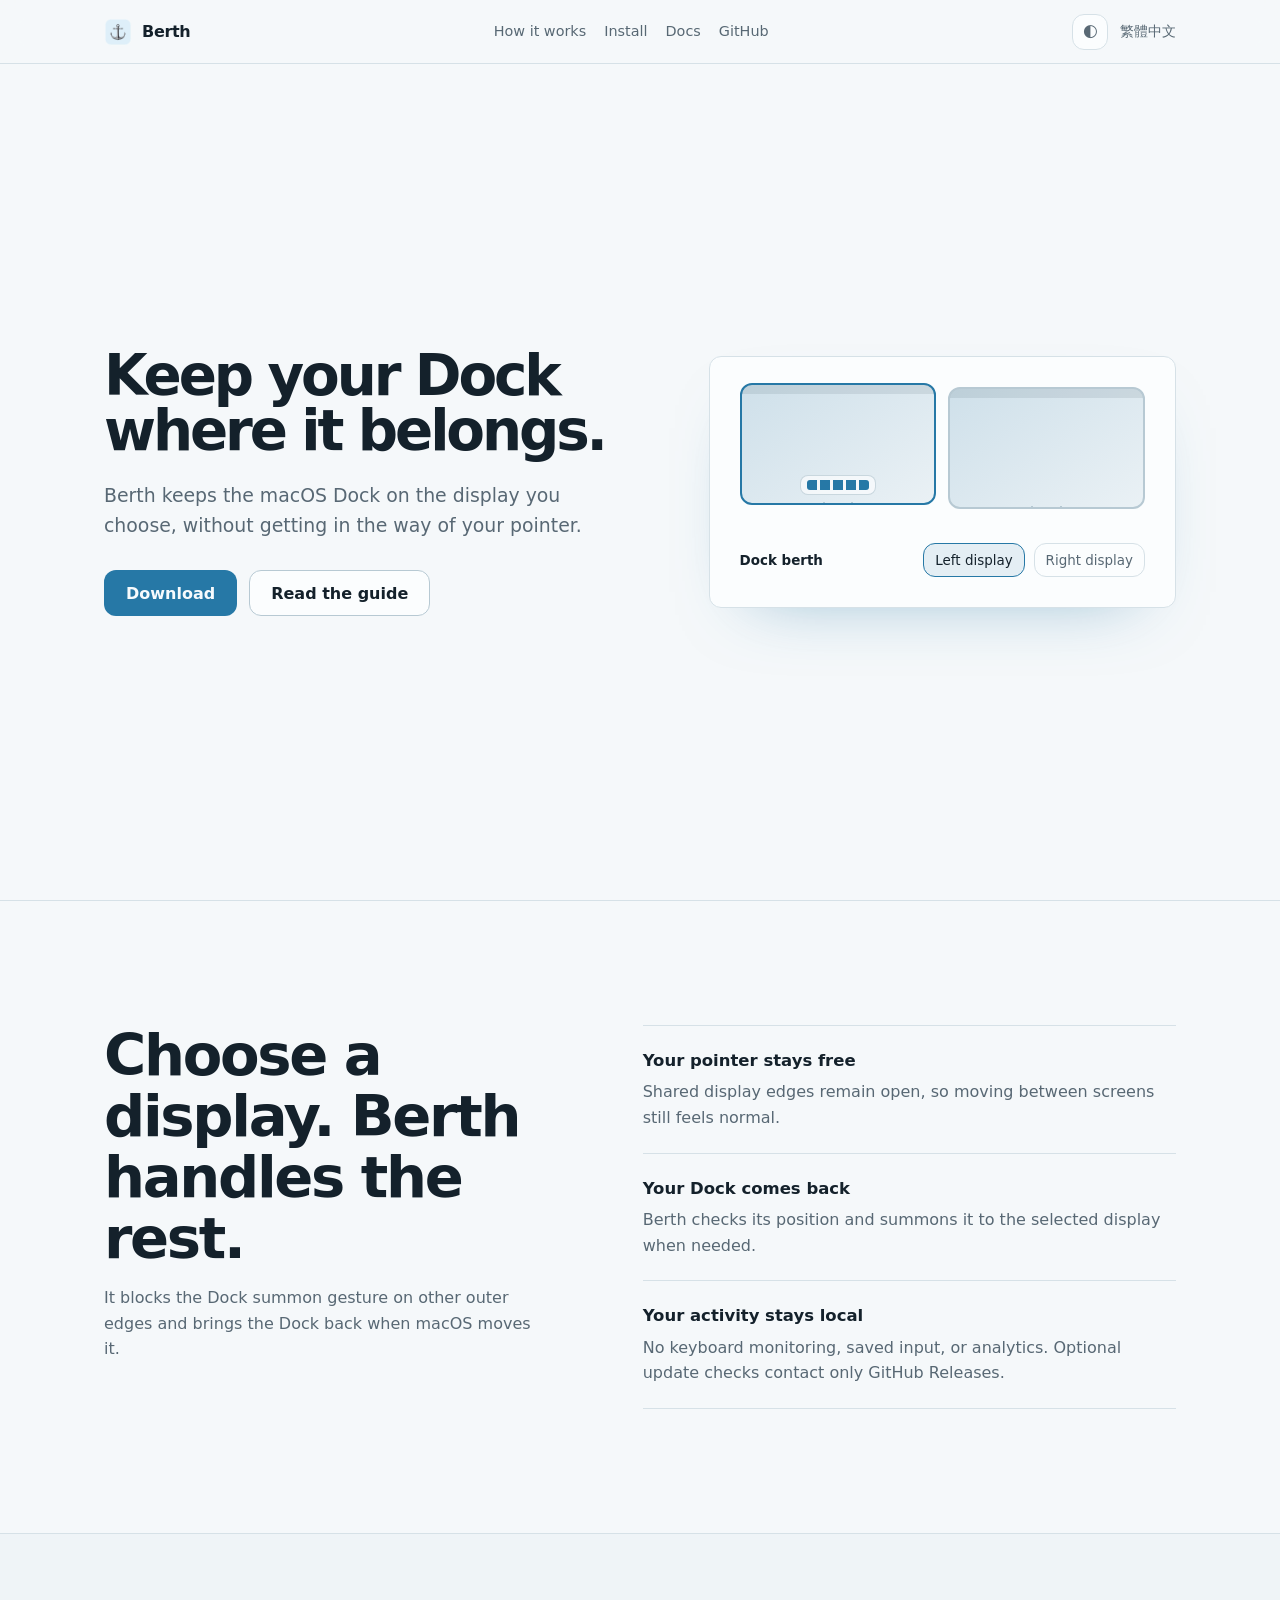
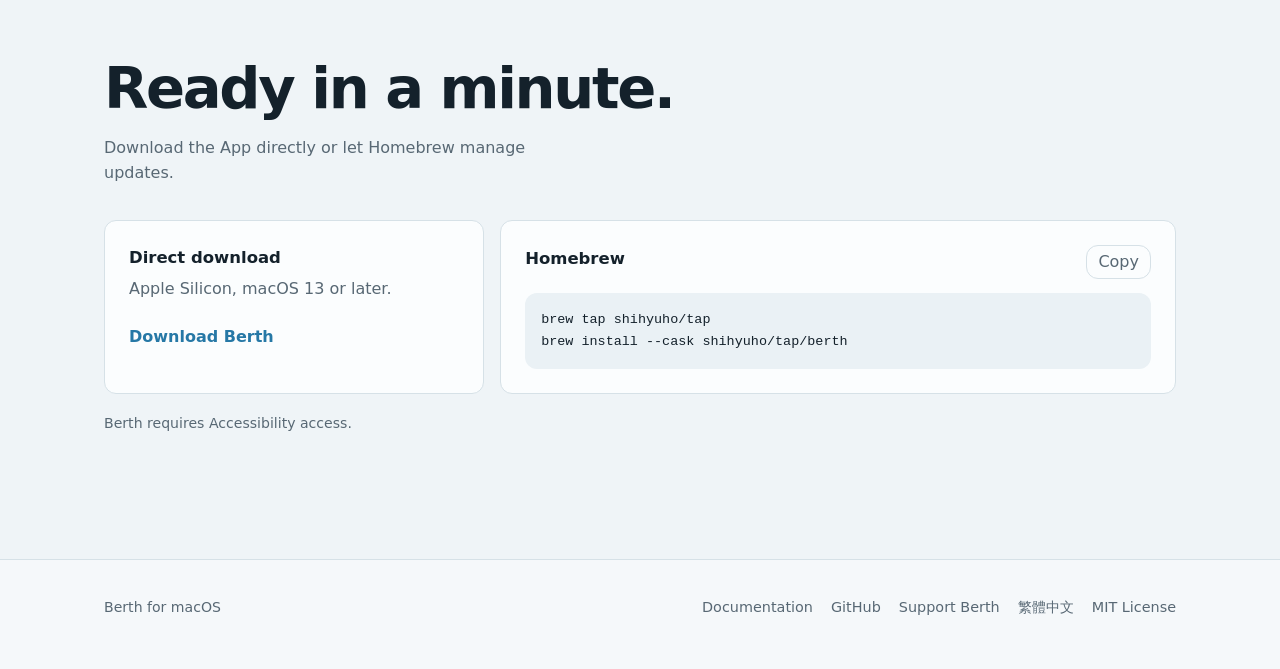
==== commit d247f11d: "chore: add Buy Me a Coffee support links" ====
--- a/site/index.html
+++ b/site/index.html
@@ -123,6 +123,7 @@
       <nav aria-label="Footer">
         <a href="https://github.com/shihyuho/berth/blob/main/docs/README.md">Documentation</a>
         <a href="https://github.com/shihyuho/berth">GitHub</a>
+        <a href="https://buymeacoffee.com/methodho">Support Berth</a>
         <a href="zh-TW/" lang="zh-Hant">繁體中文</a>
         <a href="https://github.com/shihyuho/berth/blob/main/LICENSE">MIT License</a>
       </nav>
